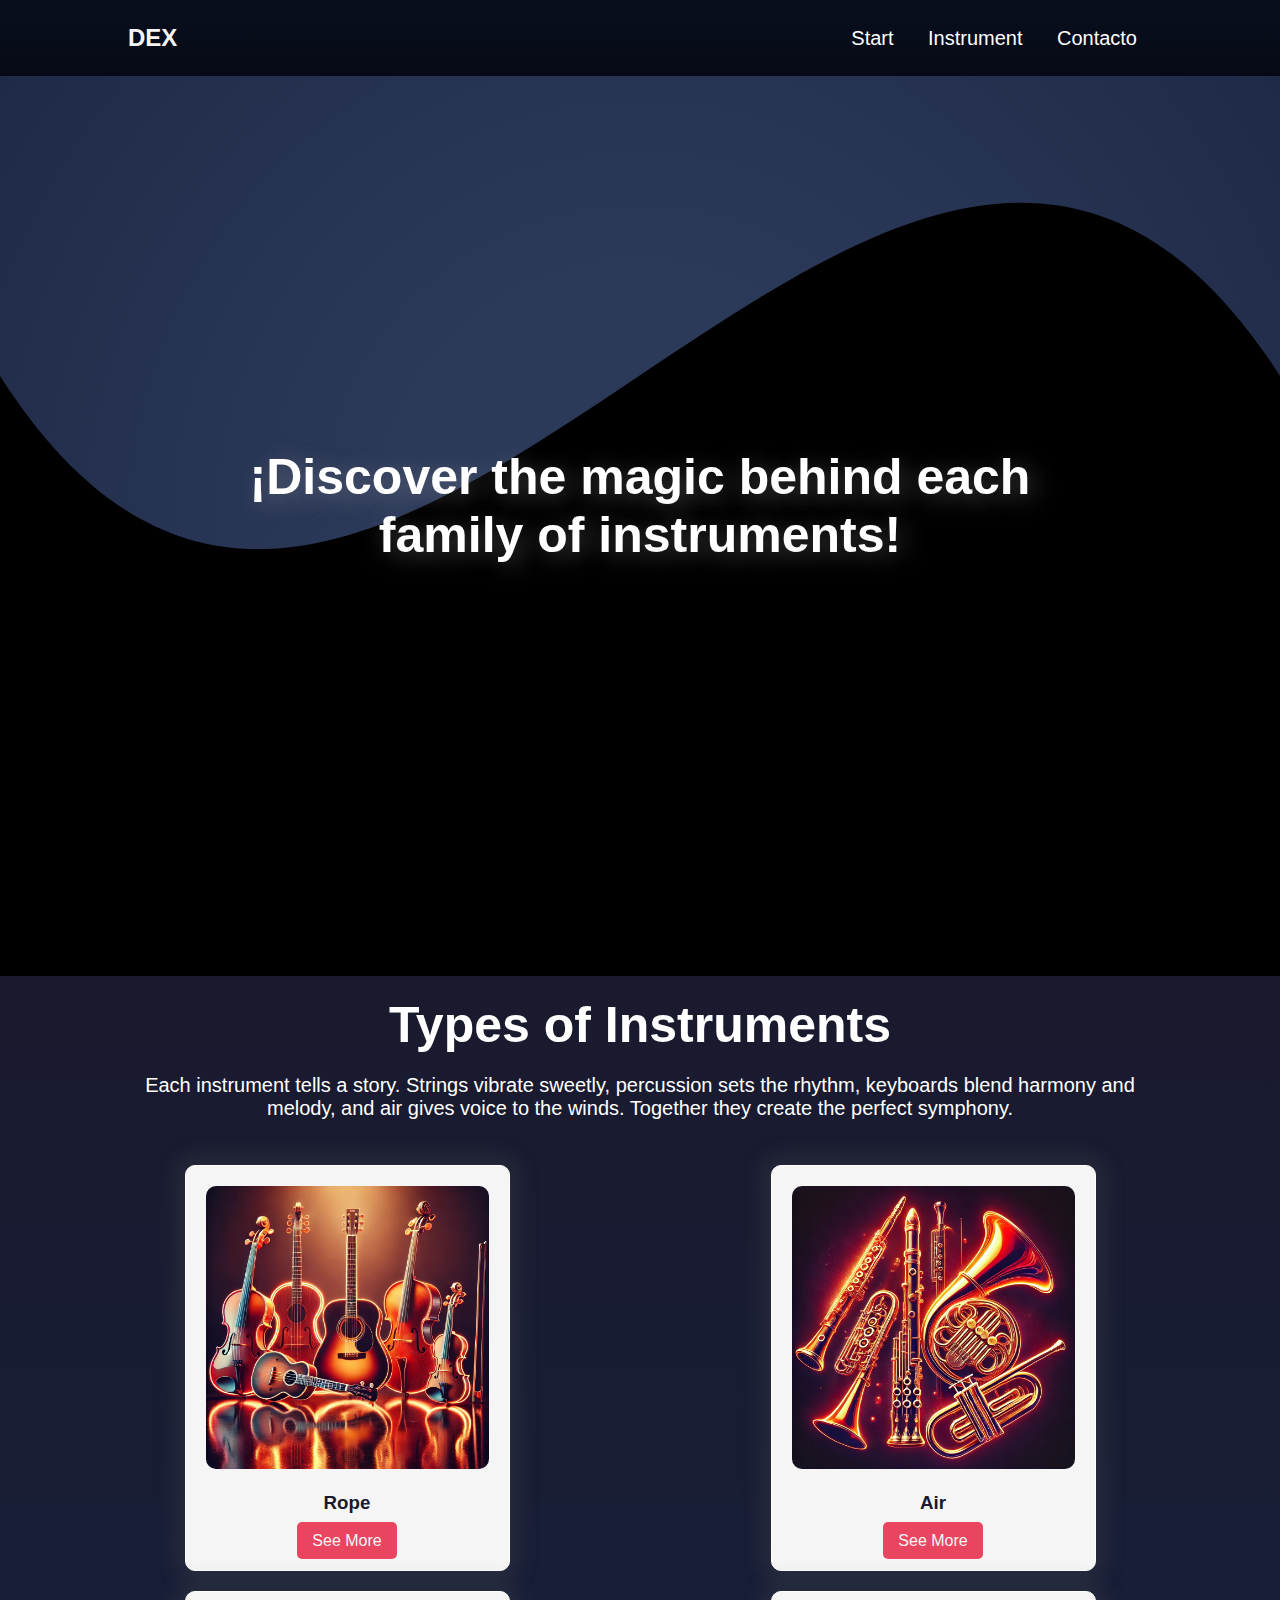
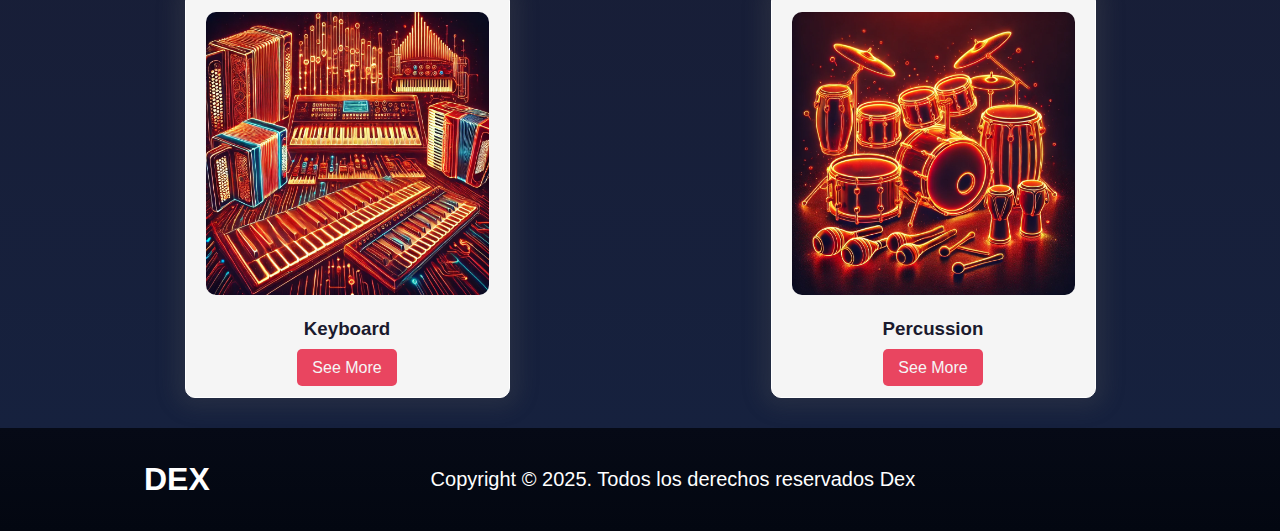
==== html/index.html @ 5ec370a1 "AVANCES" ====
<!DOCTYPE html>
<html lang="en">

<head>
  <meta charset="UTF-8">
  <meta name="viewport" content="width=device-width, initial-scale=1.0">
  <title>Proyecto</title>
  <link rel="stylesheet" href="/css/index_style.css">
  <link rel="stylesheet" href="/css/style_global.css">
  <link rel="stylesheet"
    href="https://maxst.icons8.com/vue-static/landings/line-awesome/line-awesome/1.3.0/css/line-awesome.min.css">

</head>

<body>
  <nav>
    <div class="con_nav">
      <div class="texto_nav">
        <p>DEX</p>
      </div>
      <div class="links">
        <a class="link1" href="">Start</a>
        <a class="link2" href="">Instrument</a>
        <a class="link3" href="">Contacto</a>
      </div>
    </div>
  </nav>


  <div class="contenedor_princ">

    <!-- contenedor que contendra la informacion de bienvenida -->
    <div class="seccion1">
      <div class="cont1">
        <span class="titulo_sec1">
          <h1>¡Discover the magic behind each family of instruments!</h1>
        </span>
        <span>
          <a href="#seccion2" class="las la-arrow-down"></a>
        </span>
      </div>

      <div class="shape-divider">
        <svg viewBox="0 0 500 150" preserveAspectRatio="none" style="height: 100%; width: 100%;">
          <path d="M0.00,49.98 C150.00,150.00 349.20,-50.00 500.00,49.98 L500.00,150.00 L0.00,150.00 Z"
            style="stroke: none; ">
          </path>
        </svg>
      </div>

    </div>

    <!-- contenedor que contiene el texto sobre los instrumentos aver -->

    <div id="seccion2" class="seccion2">
      <div class="titulo_sec2">
        <h1>Types of Instruments</h1>
      </div>
      <div class="info_2">
        <p>Each instrument tells a story. Strings vibrate sweetly, percussion sets the rhythm, keyboards blend harmony
          and melody, and air gives voice to the winds. Together they create the perfect symphony.
        </p>
      </div>
      <div class="contenedor-cards">
        <div class="card">
          <img class="imgen-card" src="/img/CUERDA.jpg" alt="Guitarra" />
          <div class="item">
            <h3>Rope</h3>
            <a href="/html/cuerda.html" class="boton">See More</a>
          </div>
        </div>
        <div class="card">
          <img class="imgen-card" src="/img/AIRE.jpg" alt="Trompeta" />
          <div class="item">
            <h3>Air</h3>
            <a href="/html/aire.html" class="boton">See More</a>
          </div>
        </div>
        <div class="card">
          <img class="imgen-card" src="/img/TECLADO.jpg" alt="Piano" />
          <div class="item">
            <h3>Keyboard</h3>
            <a href="/html/teclado.html" class="boton">See More</a>
          </div>
        </div>
        <div class="card">
          <img class="imgen-card" src="/img/PERCUSION.jpg" alt="Batería" />
          <div class="item">
            <h3>Percussion</h3>
            <a href="/html/percusion.html" class="boton">See More</a>
          </div>
        </div>
      </div>
    </div>


    <!--footer-->

    <footer>
      <div class="contenido">
        <h1>DEX</h1>
        <div class="copy">
          <p>Copyright © 2025. Todos los derechos reservados Dex</p>
        </div>
        <div class="redes">
          <a href="" class="lab la-instagram"></a>
          <a href="" class="lab la-facebook"></a>
          <a href="" class="lab la-twitter"></a>
          <a href="" class="lab la-youtube"></a>
        </div>
      </div>
  </div>
  </footer>

  <!-- <div class="footer">
      <div class="redes">
        <div class="iconos">

          <i class="lab la-instagram"></i>
        </div>
      </div>
      <div class="Contacto">
        <div class="instru">INSTRUMENTOS- 2025</div>
        <div class="Correo">Contacto: info@instrumentosmusicales.com</div>
        <div class="Telefono">Teléfono: +57 321 456 7890</div>
        <div class="Direccion">Dirección: Calle 123, San Gil, Colombia</div>
      </div>
    </div> -->
  </div>
</body>

</html>
---- css/index_style.css ----
body {
    margin: 0;
    color: #fff;
    font-family: Arial, sans-serif;
}

html {
    scroll-behavior: smooth;
}

/* Estilo contenedor principal */
.contenedor_princ {
    text-align: center;
}

.seccion1 {
    display: flex;
    flex-direction: column;
    align-items: center;
    justify-content: center;
    height: 100vh;
    background: radial-gradient(circle, #2C3A5A 30%, #1F2A47 100%);
}

.cont1 {
    display: flex;
    flex-direction: column;
    align-items: center;
    justify-content: center;
    position: absolute;
    z-index: 2;
    width: 70%;
}

.titulo_sec1 {
    color: #ffffff;
    font-size: 25px;
    margin-bottom: 40px;
    text-shadow: 5px 5px 25px rgba(175, 174, 174, 0.409);
}

.seccion1 a {
    font-size: 40px;
    text-decoration: none;
    color: white;
    animation: flecha 3s ease-in-out infinite;
}

@keyframes flecha {
    0% {
        transform: scale(1);
    }

    50% {
        transform: scale(1.2);
    }

    100% {
        transform: scale(1);
    }

}

.info_1 {
    width: 60%;
    font-size: 20px;
    background-color: red;
}

.shape-divider {
    width: 100%;
    height: 100%;
    overflow: hidden;
    z-index: 1;
}

.shape-divider svg {
    display: block;
    width: 100%;
    height: 100%;
}

path {
    fill: radial-gradient(circle, #2C3A5A 30%, #1F2A47 100%)
}

.seccion2 {
    display: flex;
    flex-direction: column;
    justify-content: center;
    align-items: center;
    background: linear-gradient(180deg, #1A1A2E 0%, #16213E 100%);
}

.titulo_sec2 {
    width: 50%;
    font-size: 25px;
    margin: 20px 0 0 0;
    color: #ffffff;
}

.info_2 {
    margin: 0px 0 25px 0;
    font-size: 20px;
    width: 80%;
}

/* Títulos h1 sin margen */
h1 {
    margin: 0px;
}

/* Contenedor de tarjetas */
.contenedor-cards {
    display: grid;
    grid-template-columns: 1fr 1fr;
    gap: 20px;
    width: 90%;
    margin-bottom: 30px;
    justify-items: center;
}

/* Estilos para cada tarjeta */
.card {
    border-radius: 10px;
    padding: 20px;
    text-align: center;
    box-shadow: 0 0 20px 10px rgba(90, 89, 89, 0.228);
    width: 50%;
    transition: 0.3s ease-in-out;
    background-color: #F5F5F5;
    border: 1px solid #ffffff;
}

.card:hover {
    transform: scale(1.02);
}

/* Imagen dentro de la tarjeta */
.imgen-card {
    border-radius: 8px;
    background-position: center;
    width: 100%;
    border-radius: 10px;
}

/* Estilo para botones */
.boton {
    background-color: #E94560;
    color: #F5F5F5;
    padding: 10px 15px;
    border-radius: 5px;
    text-decoration: none;
    margin-top: 10px;
    transition: 0.3s ease;

}

.boton:hover {
    background-color: #D83450;
    color: #fff;
}

h3 {
    color: #1A1A2E;
}


@media (max-width:500px) {

    .titulo_sec1 {
        font-size: 20px;
    }

    .contenedor-cards {
        grid-template-columns: 1fr;
    }

    .card {
        width: 80%;
    }

    .titulo_sec2 {
        display: flex;
        align-items: center;
        justify-content: center;
        width: 50%;
        font-size: 20px;
    }

    .shape-divider svg {
        width: 100%;
        height: 100%;
    }
}
---- css/style_global.css ----
@import url('https://fonts.googleapis.com/css2?family=Inter:ital,opsz,wght@0,14..32,100..900;1,14..32,100..900&family=Lora:ital,wght@0,400..700;1,400..700&family=Rubik:ital,wght@0,300..900;1,300..900&display=swap');

/* ESTILO   */
nav {
    background: linear-gradient(180deg, #0A0F1E 0%, #060A16 100%);
    display: flex;
    justify-content: center;
    align-items: center;
    width: 100%;
}

.con_nav {
    width: 80%;
    display: flex;
    justify-content: space-between;
    align-items: center;
}

.link1,
.link2,
.link3 {
    color: #fff;
    text-decoration: none;
    margin: 0 15px;
    font-size: 20px;
    transition: color 0.3s ease;
}

.texto_nav p {
    font-size: 24px;
    font-weight: bold;
    color: #F5F5F5;
}

.links a:hover {
    color: #440913;
    border-bottom: 1px solid rgb(255, 255, 255);
}



/* FOOTER */

/* Pie de página */
footer {
    display: flex;
    align-items: center;
    justify-content: center;
    background: linear-gradient(180deg, #060A16 0%, #030711 100%);
    padding: 20px;
    text-align: center;
    margin-top: 50p
}

.contenido {
    display: flex;
    align-items: center;
    justify-content: space-between;
    width: 80%;
}

.redes a {
    color: white;
    text-decoration: none;
    font-size: 25px;
    transition: .5s ease-in-out;
}

.redes a:hover {
    color: #FFB400;
}

.copy {
    font-size: 20px;
}


@media (max-width:500px) {

    /* RESPONSIVE NAV */
    .con_nav {
        display: flex;
        flex-direction: column;
        justify-content: center;
        align-items: center;
    }

    .links {
        display: flex;
        justify-content: center;
        align-items: center;
        margin-bottom: 10px;
    }

    /* RESPONSIVE FOOTER */
    .contenido {
        display: flex;
        flex-direction: column;
        justify-content: center;
        align-items: center;
    }

    .copy{
        width: 100%;
    }

}
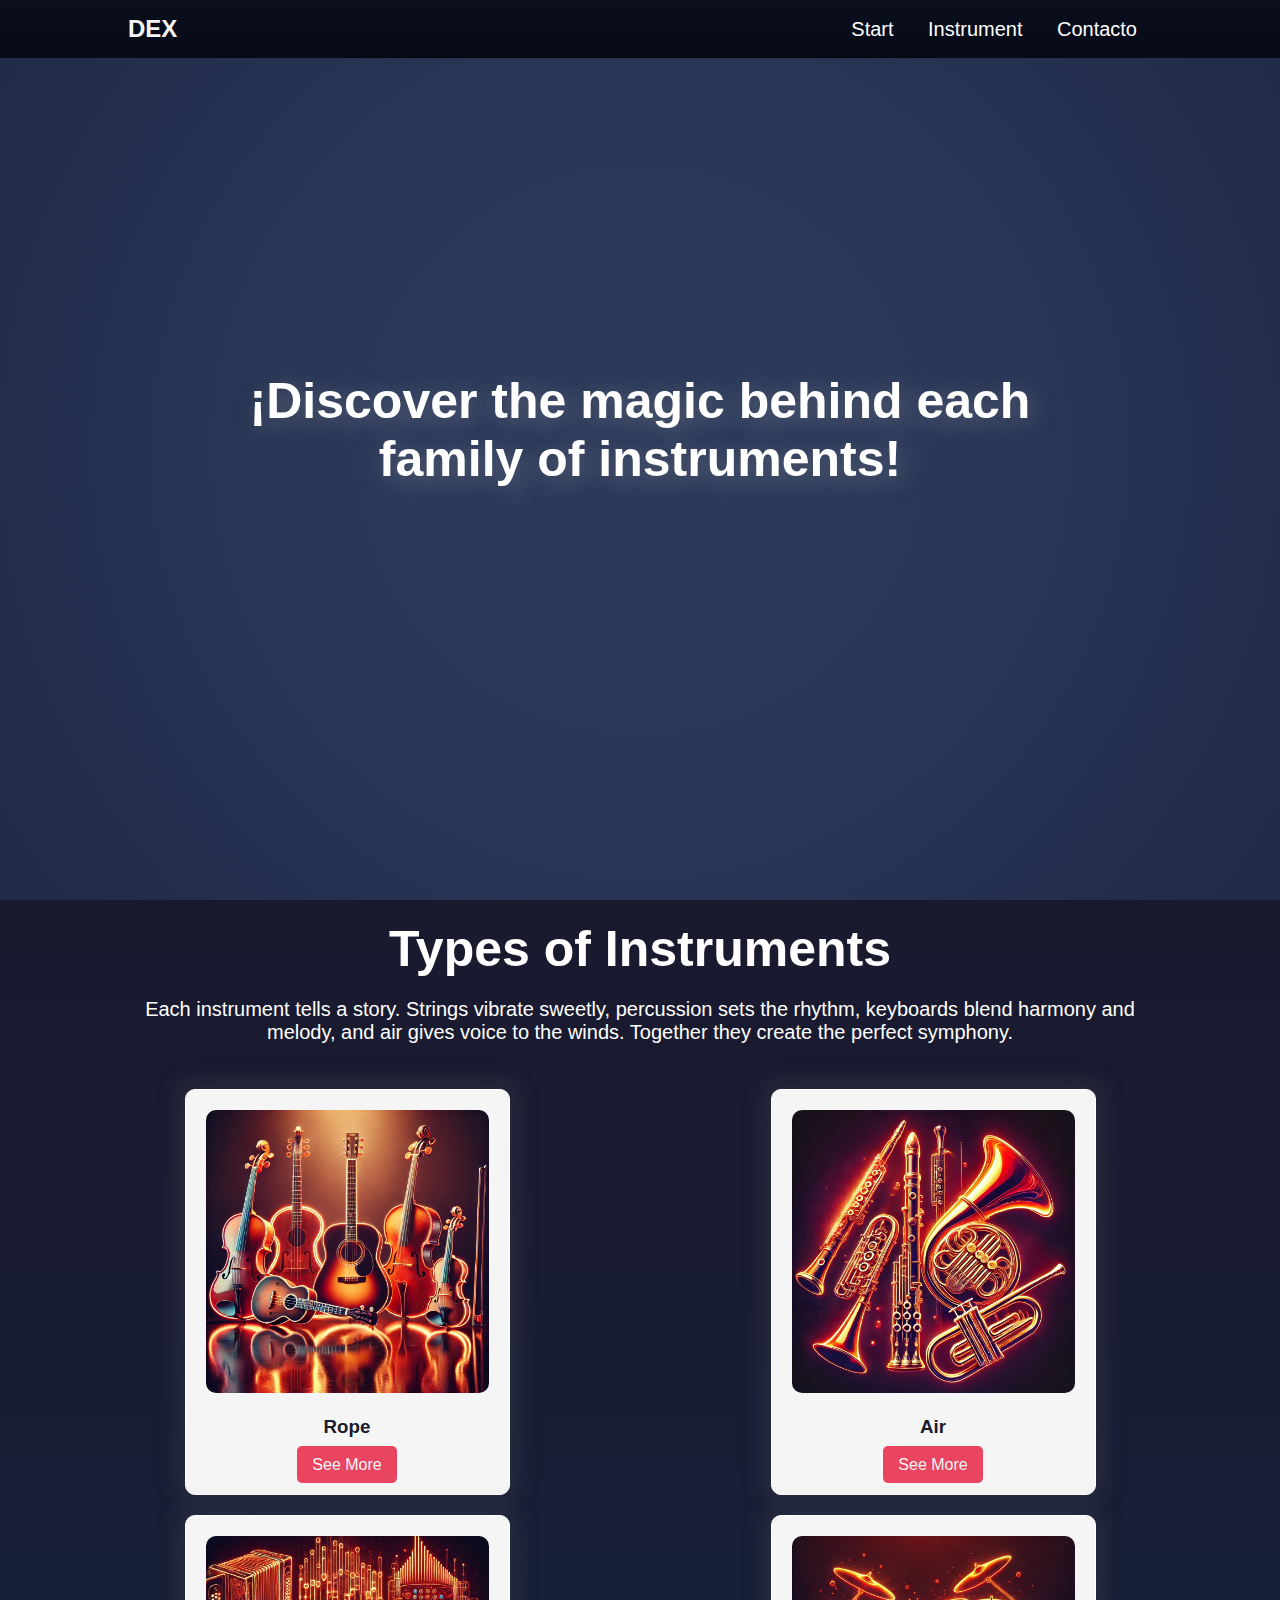
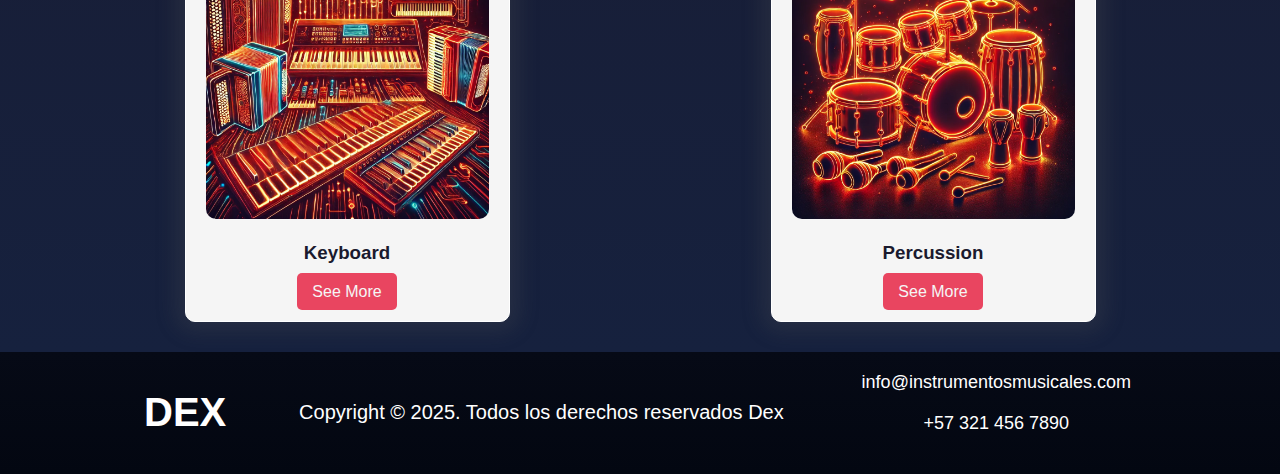
==== commit a6e61964: "Modificaciones" ====
--- a/html/index.html
+++ b/html/index.html
@@ -16,11 +16,11 @@
   <nav>
     <div class="con_nav">
       <div class="texto_nav">
-        <p>DEX</p>
+        <p class="nombre_nav">DEX</p>
       </div>
       <div class="links">
-        <a class="link1" href="">Start</a>
-        <a class="link2" href="">Instrument</a>
+        <a class="link1" href="/html/index.html">Start</a>
+        <a class="link2" href="#seccion2">Instrument</a>
         <a class="link3" href="">Contacto</a>
       </div>
     </div>
@@ -39,15 +39,6 @@
           <a href="#seccion2" class="las la-arrow-down"></a>
         </span>
       </div>
-
-      <div class="shape-divider">
-        <svg viewBox="0 0 500 150" preserveAspectRatio="none" style="height: 100%; width: 100%;">
-          <path d="M0.00,49.98 C150.00,150.00 349.20,-50.00 500.00,49.98 L500.00,150.00 L0.00,150.00 Z"
-            style="stroke: none; ">
-          </path>
-        </svg>
-      </div>
-
     </div>
 
     <!-- contenedor que contiene el texto sobre los instrumentos aver -->
@@ -97,35 +88,31 @@
     <!--footer-->
 
     <footer>
-      <div class="contenido">
+      <div class="contenido_footer">
         <h1>DEX</h1>
         <div class="copy">
           <p>Copyright © 2025. Todos los derechos reservados Dex</p>
         </div>
-        <div class="redes">
-          <a href="" class="lab la-instagram"></a>
-          <a href="" class="lab la-facebook"></a>
-          <a href="" class="lab la-twitter"></a>
-          <a href="" class="lab la-youtube"></a>
+        <div class="link_footer">
+          <div class="contacto">
+            <a class="las la-envelope">
+              <p>info@instrumentosmusicales.com</p>
+            </a>
+            <a class="las la-phone">
+              <p>+57 321 456 7890</p>
+            </a>
+          </div>
+          <div class="redes">
+            <a href="" class="lab la-instagram"></a>
+            <a href="" class="lab la-facebook"></a>
+            <a href="" class="lab la-twitter"></a>
+            <a href="" class="lab la-youtube"></a>
+          </div>
         </div>
       </div>
   </div>
   </footer>
 
-  <!-- <div class="footer">
-      <div class="redes">
-        <div class="iconos">
-
-          <i class="lab la-instagram"></i>
-        </div>
-      </div>
-      <div class="Contacto">
-        <div class="instru">INSTRUMENTOS- 2025</div>
-        <div class="Correo">Contacto: info@instrumentosmusicales.com</div>
-        <div class="Telefono">Teléfono: +57 321 456 7890</div>
-        <div class="Direccion">Dirección: Calle 123, San Gil, Colombia</div>
-      </div>
-    </div> -->
   </div>
 </body>
 
--- a/css/index_style.css
+++ b/css/index_style.css
@@ -20,6 +20,7 @@
     justify-content: center;
     height: 100vh;
     background: radial-gradient(circle, #2C3A5A 30%, #1F2A47 100%);
+    z-index: 1;
 }
 
 .cont1 {
@@ -28,7 +29,6 @@
     align-items: center;
     justify-content: center;
     position: absolute;
-    z-index: 2;
     width: 70%;
 }
 
@@ -80,9 +80,6 @@
     height: 100%;
 }
 
-path {
-    fill: radial-gradient(circle, #2C3A5A 30%, #1F2A47 100%)
-}
 
 .seccion2 {
     display: flex;
@@ -90,6 +87,7 @@
     justify-content: center;
     align-items: center;
     background: linear-gradient(180deg, #1A1A2E 0%, #16213E 100%);
+    z-index: 1;
 }
 
 .titulo_sec2 {
--- a/css/style_global.css
+++ b/css/style_global.css
@@ -7,6 +7,9 @@
     justify-content: center;
     align-items: center;
     width: 100%;
+    padding: 15px 0;
+    position: fixed;
+    z-index: 2;
 }
 
 .con_nav {
@@ -26,14 +29,23 @@
     transition: color 0.3s ease;
 }
 
-.texto_nav p {
+.texto_nav{
+    display: flex;
+    align-items: center;
+    justify-content: center;
+}
+
+.nombre_nav{
+    margin: 0;
+    align-self: center;
+    justify-content: center;
     font-size: 24px;
     font-weight: bold;
     color: #F5F5F5;
 }
 
 .links a:hover {
-    color: #440913;
+    color: #FFB400;
     border-bottom: 1px solid rgb(255, 255, 255);
 }
 
@@ -49,14 +61,22 @@
     background: linear-gradient(180deg, #060A16 0%, #030711 100%);
     padding: 20px;
     text-align: center;
-    margin-top: 50p
 }
 
-.contenido {
+.contenido_footer {
     display: flex;
     align-items: center;
     justify-content: space-between;
     width: 80%;
+}
+
+.contenido_footer h1{
+    color: white;
+    font-size:40px;
+}
+
+.redes {
+    margin: 20px 0;
 }
 
 .redes a {
@@ -70,7 +90,29 @@
     color: #FFB400;
 }
 
+.contacto {
+    display: flex;
+    flex-direction: column;
+    row-gap: 20px;
+}
+
+.contacto a {
+    display: flex;
+    flex-direction: row;
+    align-items: center;
+    justify-content: center;
+    color: white;
+    text-decoration: none;
+    font-size: 18px;
+}
+
+.contacto p {
+    color: white;
+    margin: 0 5px;
+}
+
 .copy {
+    color: white;
     font-size: 20px;
 }
 
@@ -83,24 +125,28 @@
         flex-direction: column;
         justify-content: center;
         align-items: center;
+        width: 100%;
     }
 
     .links {
         display: flex;
         justify-content: center;
-        align-items: center;
-        margin-bottom: 10px;
+        justify-items: center;
+    }
+
+    .texto_nav {
+        text-align: center;
     }
 
     /* RESPONSIVE FOOTER */
-    .contenido {
+    .contenido_footer {
         display: flex;
         flex-direction: column;
         justify-content: center;
         align-items: center;
     }
 
-    .copy{
+    .copy {
         width: 100%;
     }
 
